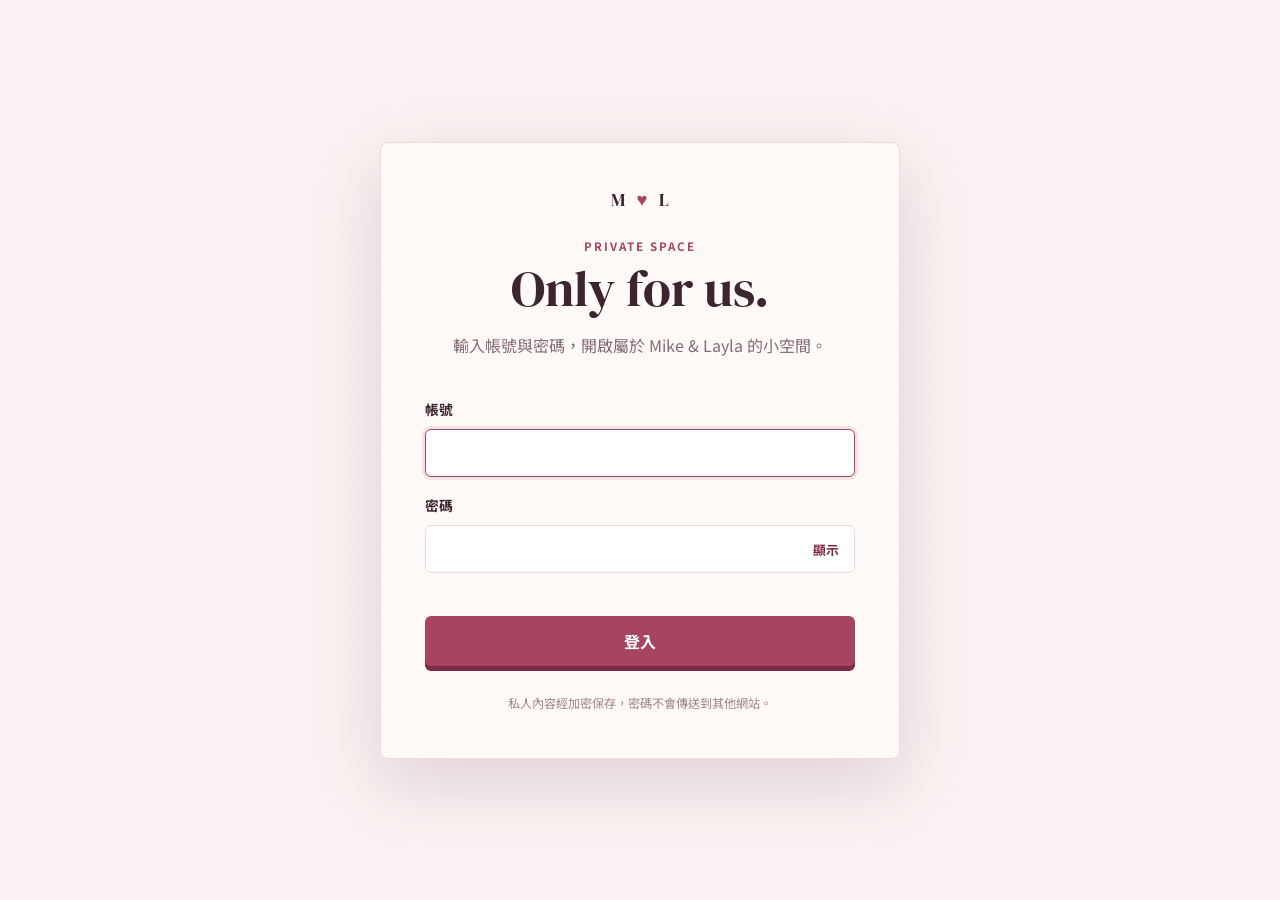
==== layla_exclusive/index.html @ 37f35b40 "Add encrypted Layla private page" ====
<!DOCTYPE html>
<html lang="zh-Hant">
<head>
    <meta charset="UTF-8">
    <meta name="viewport" content="width=device-width, initial-scale=1.0">
    <meta name="robots" content="noindex,nofollow,noarchive,nosnippet">
    <title>Private Space</title>
    <link rel="preconnect" href="https://fonts.googleapis.com">
    <link rel="preconnect" href="https://fonts.gstatic.com" crossorigin>
    <link href="https://fonts.googleapis.com/css2?family=DM+Serif+Display&family=Noto+Sans+TC:wght@400;500;700&display=swap" rel="stylesheet">
    <link rel="stylesheet" href="style.css">
</head>
<body>
    <main class="page-shell">
        <section class="login-panel" id="login-panel" aria-labelledby="login-title">
            <div class="mark" aria-hidden="true">M <span>♥</span> L</div>
            <p class="eyebrow">PRIVATE SPACE</p>
            <h1 id="login-title">Only for us.</h1>
            <p class="intro">輸入帳號與密碼，開啟屬於 Mike &amp; Layla 的小空間。</p>

            <form id="login-form" novalidate>
                <label for="username">帳號</label>
                <input id="username" name="username" type="text" autocomplete="username" autocapitalize="none" required>

                <label for="password">密碼</label>
                <div class="password-field">
                    <input id="password" name="password" type="password" autocomplete="current-password" required>
                    <button class="reveal-button" id="reveal-password" type="button" aria-label="顯示密碼" title="顯示密碼">顯示</button>
                </div>

                <p class="form-message" id="form-message" role="alert" aria-live="polite"></p>
                <button class="login-button" id="login-button" type="submit">登入</button>
            </form>

            <p class="privacy-note">私人內容經加密保存，密碼不會傳送到其他網站。</p>
        </section>

        <section class="private-panel" id="private-panel" aria-labelledby="private-title" hidden>
            <button class="logout-button" id="logout-button" type="button">登出</button>
            <p class="eyebrow">WELCOME HOME</p>
            <h1 id="private-title"></h1>
            <p class="private-subtitle" id="private-subtitle"></p>
            <figure class="keepsake">
                <img id="private-image" alt="Mike and Layla surrounded by a heart">
            </figure>
        </section>
    </main>

    <script src="vault.js"></script>
    <script src="app.js"></script>
</body>
</html>
---- layla_exclusive/style.css ----
:root {
    --ink: #3b2630;
    --muted: #826b75;
    --rose: #a74462;
    --rose-dark: #7e2945;
    --paper: #fffaf8;
    --line: #ead9dc;
    --error: #a6263d;
}

* { box-sizing: border-box; }

html { min-height: 100%; }

body {
    min-height: 100vh;
    margin: 0;
    color: var(--ink);
    font-family: 'Noto Sans TC', sans-serif;
    background:
        linear-gradient(rgba(255,255,255,0.45), rgba(255,255,255,0.45)),
        repeating-linear-gradient(0deg, transparent 0 31px, rgba(167,68,98,0.055) 32px),
        #f6e8e8;
}

button, input { font: inherit; }

.page-shell {
    display: grid;
    min-height: 100vh;
    place-items: center;
    padding: 32px 18px;
}

.login-panel,
.private-panel {
    width: min(100%, 520px);
    padding: 44px;
    border: 1px solid rgba(167,68,98,0.18);
    border-radius: 8px;
    background: rgba(255,250,248,0.96);
    box-shadow: 0 24px 70px rgba(92,44,61,0.16);
}

.mark {
    margin-bottom: 26px;
    color: var(--ink);
    font-family: 'DM Serif Display', serif;
    font-size: 1.15rem;
    text-align: center;
}

.mark span { margin: 0 8px; color: var(--rose); }

.eyebrow {
    margin: 0 0 8px;
    color: var(--rose);
    font-size: 0.72rem;
    font-weight: 700;
    letter-spacing: 0.18em;
    text-align: center;
}

h1 {
    margin: 0;
    font-family: 'DM Serif Display', serif;
    font-size: clamp(2.15rem, 8vw, 3.2rem);
    font-weight: 400;
    letter-spacing: 0;
    line-height: 1.05;
    text-align: center;
}

.intro,
.private-subtitle {
    margin: 16px auto 32px;
    color: var(--muted);
    line-height: 1.75;
    text-align: center;
}

form { display: grid; gap: 10px; }

label {
    margin-top: 8px;
    color: var(--ink);
    font-size: 0.86rem;
    font-weight: 700;
}

input {
    width: 100%;
    min-height: 48px;
    padding: 11px 13px;
    border: 1px solid var(--line);
    border-radius: 6px;
    outline: none;
    color: var(--ink);
    background: #fff;
    transition: border-color 0.15s ease, box-shadow 0.15s ease;
}

input:focus {
    border-color: var(--rose);
    box-shadow: 0 0 0 3px rgba(167,68,98,0.12);
}

.password-field { position: relative; }
.password-field input { padding-right: 64px; }

.reveal-button {
    position: absolute;
    top: 50%;
    right: 8px;
    padding: 6px 8px;
    border: 0;
    color: var(--rose-dark);
    background: transparent;
    cursor: pointer;
    font-size: 0.8rem;
    font-weight: 700;
    transform: translateY(-50%);
}

.form-message {
    min-height: 1.4em;
    margin: 4px 0 0;
    color: var(--error);
    font-size: 0.84rem;
    line-height: 1.4;
}

.login-button {
    min-height: 50px;
    border: 0;
    border-radius: 6px;
    color: #fff;
    background: var(--rose);
    box-shadow: 0 5px 0 var(--rose-dark);
    cursor: pointer;
    font-weight: 700;
}

.login-button:hover { background: #963853; }
.login-button:active { box-shadow: 0 2px 0 var(--rose-dark); transform: translateY(3px); }
.login-button:disabled { cursor: wait; opacity: 0.65; }

.privacy-note {
    margin: 28px 0 0;
    color: #9a838b;
    font-size: 0.76rem;
    line-height: 1.6;
    text-align: center;
}

.private-panel { position: relative; width: min(100%, 680px); }
.private-subtitle { margin-bottom: 24px; }

.logout-button {
    position: absolute;
    top: 16px;
    right: 16px;
    padding: 7px 10px;
    border: 1px solid var(--line);
    border-radius: 5px;
    color: var(--muted);
    background: #fff;
    cursor: pointer;
    font-size: 0.78rem;
    font-weight: 700;
}

.keepsake {
    margin: 0;
    padding: 10px;
    border: 1px solid var(--line);
    background: #fff;
}

.keepsake img {
    display: block;
    width: 100%;
    height: auto;
    aspect-ratio: 1;
    object-fit: cover;
}

[hidden] { display: none !important; }

@media (max-width: 560px) {
    .page-shell { padding: 18px 14px; }
    .login-panel, .private-panel { padding: 34px 22px 26px; }
    .logout-button { position: static; display: block; margin: 0 0 24px auto; }
}
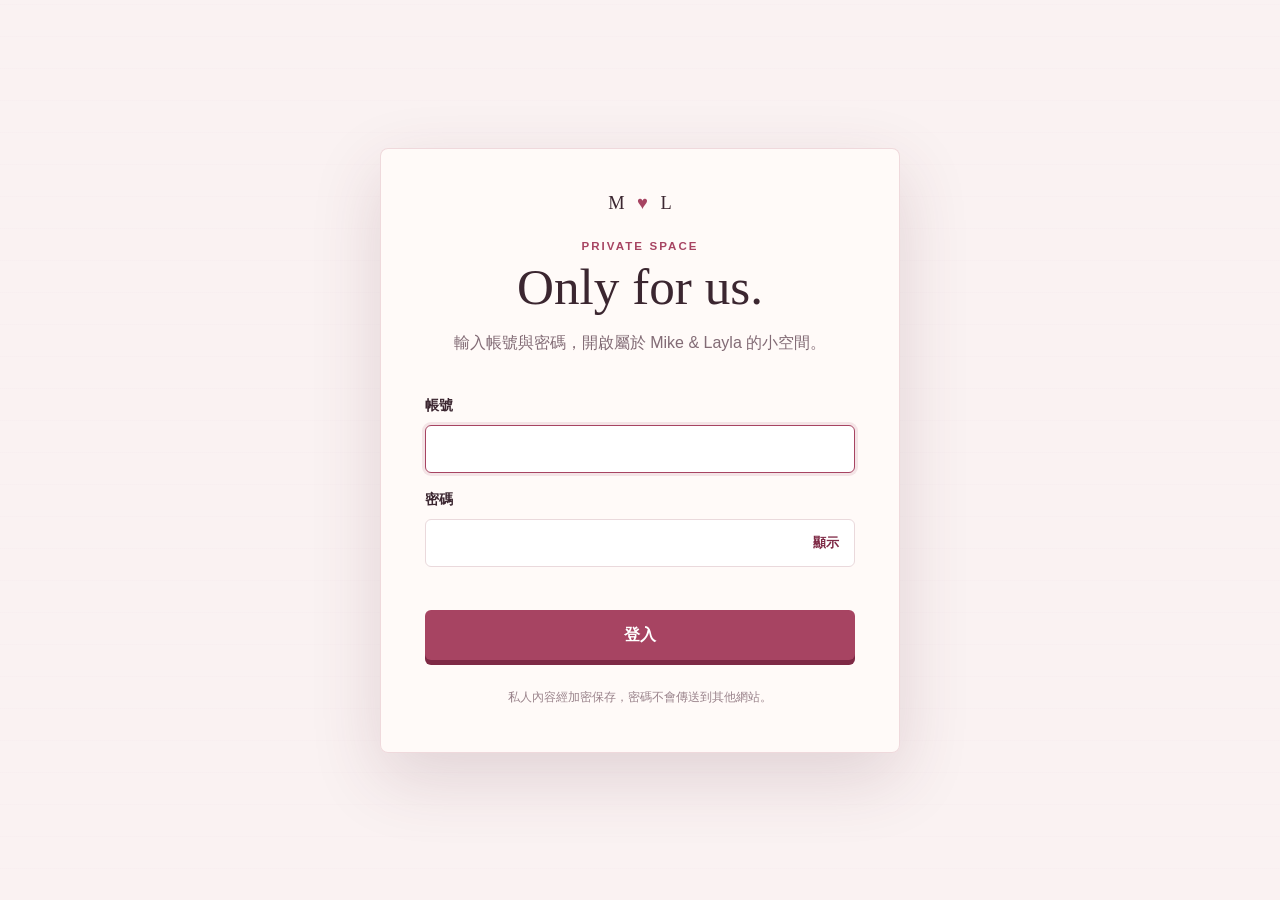
==== commit 12881805: "Publish encrypted interactive memory journal" ====
--- a/layla_exclusive/index.html
+++ b/layla_exclusive/index.html
@@ -5,9 +5,6 @@
     <meta name="viewport" content="width=device-width, initial-scale=1.0">
     <meta name="robots" content="noindex,nofollow,noarchive,nosnippet">
     <title>Private Space</title>
-    <link rel="preconnect" href="https://fonts.googleapis.com">
-    <link rel="preconnect" href="https://fonts.gstatic.com" crossorigin>
-    <link href="https://fonts.googleapis.com/css2?family=DM+Serif+Display&family=Noto+Sans+TC:wght@400;500;700&display=swap" rel="stylesheet">
     <link rel="stylesheet" href="style.css">
 </head>
 <body>
